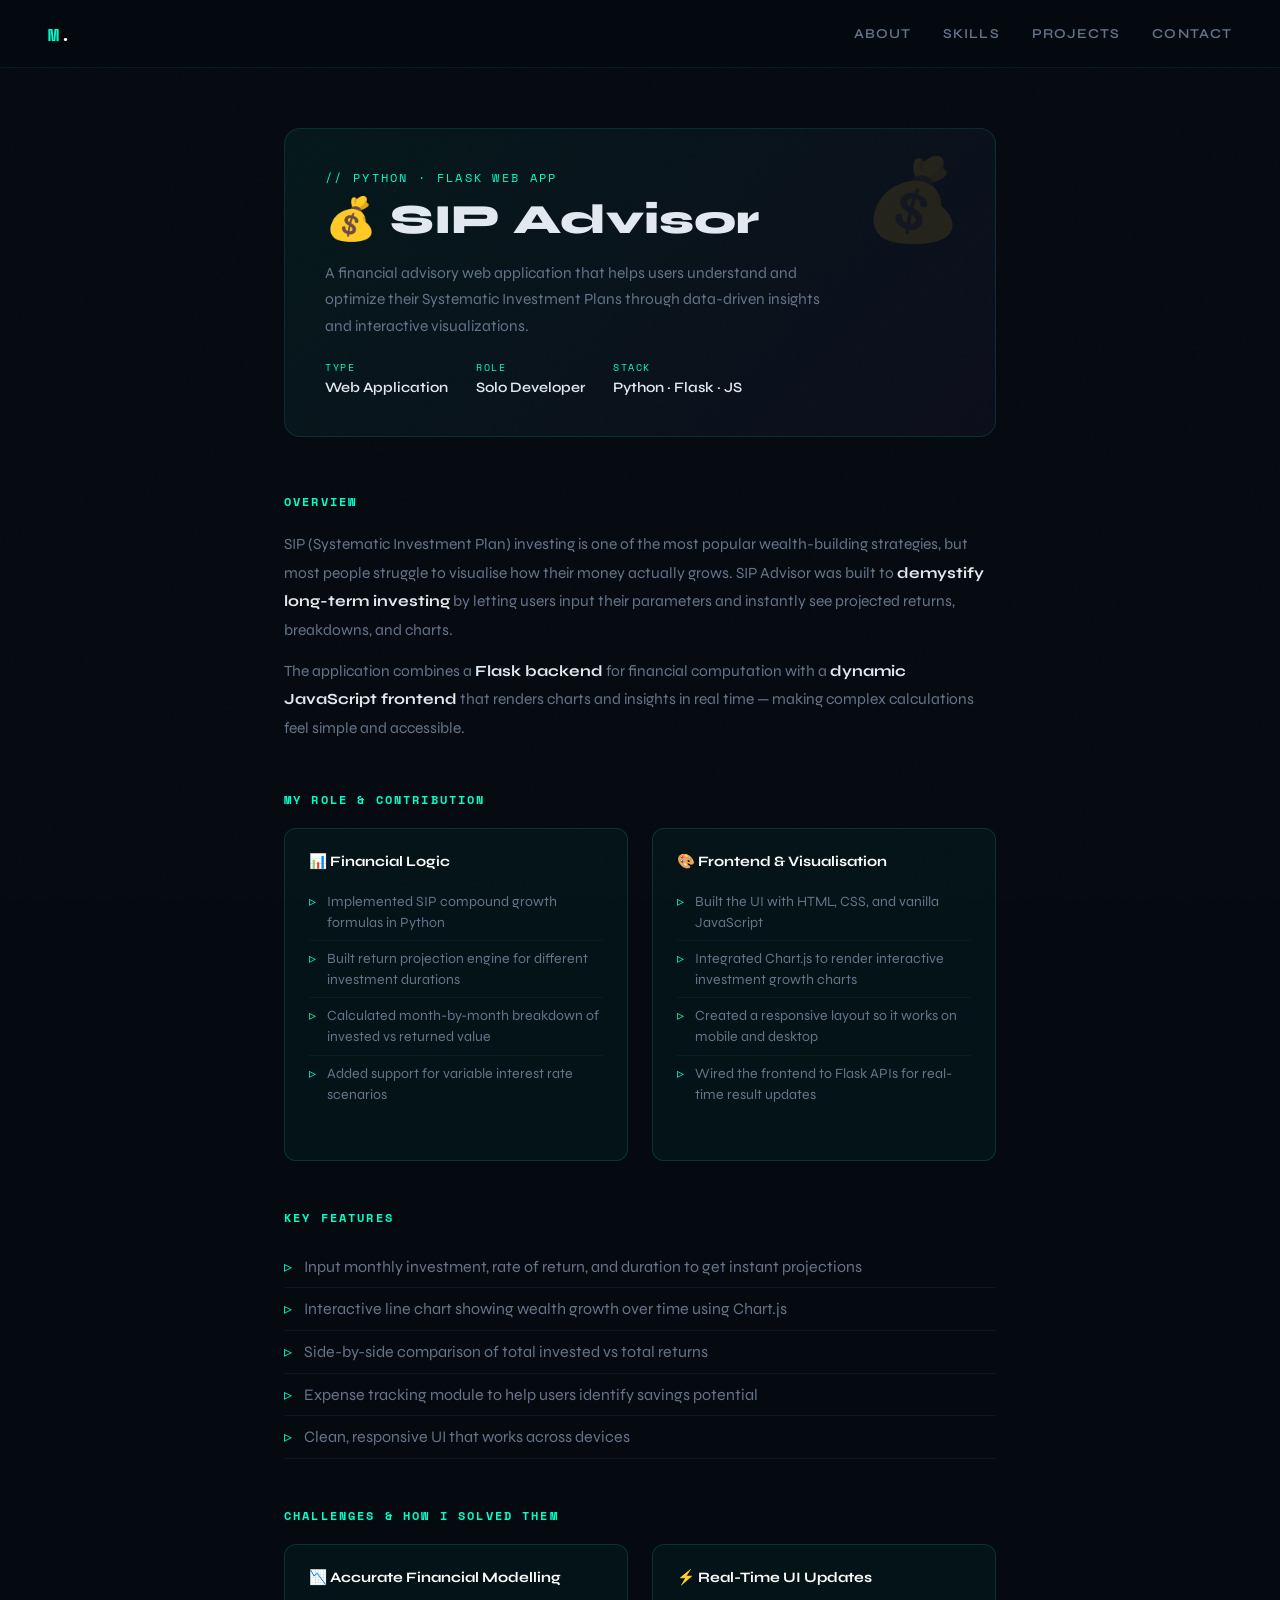
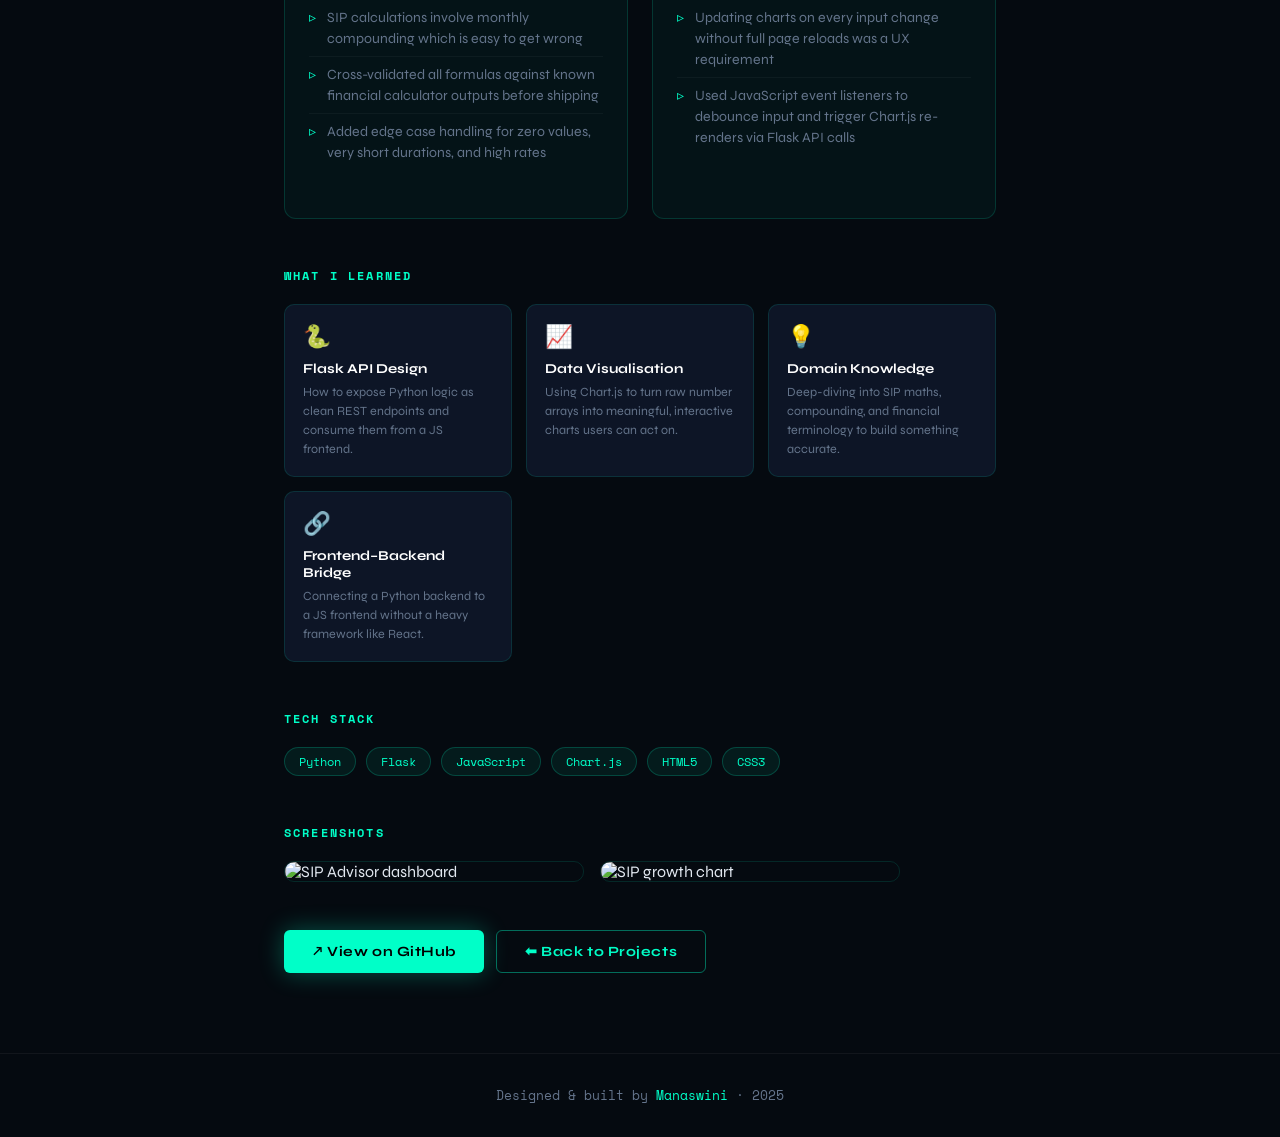
==== sip.html @ 021a3491 "Add files via upload" ====
<!DOCTYPE html>
<html lang="en">
<head>
  <meta charset="UTF-8">
  <title>SIP Advisor | Manaswini</title>
  <meta name="viewport" content="width=device-width, initial-scale=1.0">
  <link rel="stylesheet" href="style.css">
  <style>
    .project-hero { background: linear-gradient(135deg, rgba(0,255,200,0.06), rgba(168,85,247,0.05)); border: 1px solid var(--card-border); border-radius: 16px; padding: 40px; margin-bottom: 56px; position: relative; overflow: hidden; }
    .project-meta { display: flex; gap: 28px; flex-wrap: wrap; margin-top: 20px; }
    .meta-item { display: flex; flex-direction: column; gap: 4px; }
    .meta-label { font-family: 'Space Mono', monospace; font-size: 0.65rem; letter-spacing: 0.15em; text-transform: uppercase; color: var(--neon); }
    .meta-value { font-size: 0.9rem; color: var(--text); font-weight: 600; }
    .content-block { margin-bottom: 48px; }
    .content-block h2 { font-size: 0.75rem !important; letter-spacing: 0.18em; text-transform: uppercase; color: var(--neon); font-family: 'Space Mono', monospace; margin-bottom: 20px !important; margin-top: 0 !important; }
    .content-block p { color: var(--muted); line-height: 1.85; font-size: 0.97rem; margin-bottom: 12px; }
    .content-block p strong { color: var(--text); }
    .two-col { display: grid; grid-template-columns: 1fr 1fr; gap: 24px; }
    .highlight-box { background: rgba(0,255,200,0.04); border: 1px solid rgba(0,255,200,0.15); border-radius: 12px; padding: 24px; }
    .highlight-box h3 { font-size: 0.9rem; font-weight: 700; color: var(--white); margin-bottom: 14px; }
    .highlight-box ul { list-style: none; }
    .highlight-box ul li { color: var(--muted); font-size: 0.88rem; padding: 7px 0 7px 18px; border-bottom: 1px solid rgba(255,255,255,0.04); position: relative; line-height: 1.5; }
    .highlight-box ul li::before { content: '▹'; color: var(--neon); position: absolute; left: 0; }
    .highlight-box ul li:last-child { border-bottom: none; }
    .learned-grid { display: grid; grid-template-columns: repeat(auto-fill, minmax(190px, 1fr)); gap: 14px; }
    .learned-card { background: var(--card); border: 1px solid var(--card-border); border-radius: 10px; padding: 18px; transition: border-color 0.3s, transform 0.3s; }
    .learned-card:hover { border-color: rgba(0,255,200,0.3); transform: translateY(-3px); }
    .learned-card .icon { font-size: 1.4rem; margin-bottom: 10px; display: block; }
    .learned-card h4 { font-size: 0.85rem; color: var(--white); margin-bottom: 6px; font-weight: 700; }
    .learned-card p { color: var(--muted); font-size: 0.78rem; line-height: 1.5; margin: 0; }
    .hero-emoji { position: absolute; right: 32px; top: 24px; font-size: 5rem; opacity: 0.1; pointer-events: none; }
    @media (max-width: 600px) { .two-col { grid-template-columns: 1fr; } .project-hero { padding: 24px; } .hero-emoji { display: none; } }
  </style>
</head>
<body>

<nav>
  <a href="index.html" class="nav-logo">M<span>.</span></a>
  <div class="nav-links" id="navLinks">
    <a href="index.html#about">About</a>
    <a href="index.html#skills">Skills</a>
    <a href="index.html#projects">Projects</a>
    <a href="index.html#contact">Contact</a>
  </div>
  <div class="hamburger" onclick="document.getElementById('navLinks').classList.toggle('open')">
    <span></span><span></span><span></span>
  </div>
</nav>

<div class="project-page">

  <div class="project-hero">
    <span class="hero-emoji">💰</span>
    <p class="section-label" style="margin-bottom:10px;">// Python · Flask Web App</p>
    <h1 style="margin-bottom:16px;">💰 SIP Advisor</h1>
    <p style="color:var(--muted); max-width:520px; line-height:1.7; font-size:0.97rem; margin:0;">
      A financial advisory web application that helps users understand and optimize their
      Systematic Investment Plans through data-driven insights and interactive visualizations.
    </p>
    <div class="project-meta">
      <div class="meta-item"><span class="meta-label">Type</span><span class="meta-value">Web Application</span></div>
      <div class="meta-item"><span class="meta-label">Role</span><span class="meta-value">Solo Developer</span></div>
      <div class="meta-item"><span class="meta-label">Stack</span><span class="meta-value">Python · Flask · JS</span></div>
    </div>
  </div>

  <div class="content-block">
    <h2>Overview</h2>
    <p>
      SIP (Systematic Investment Plan) investing is one of the most popular wealth-building strategies,
      but most people struggle to visualise how their money actually grows. SIP Advisor was built to
      <strong>demystify long-term investing</strong> by letting users input their parameters and
      instantly see projected returns, breakdowns, and charts.
    </p>
    <p>
      The application combines a <strong>Flask backend</strong> for financial computation with
      a <strong>dynamic JavaScript frontend</strong> that renders charts and insights in real time —
      making complex calculations feel simple and accessible.
    </p>
  </div>

  <div class="content-block">
    <h2>My Role &amp; Contribution</h2>
    <div class="two-col">
      <div class="highlight-box">
        <h3>📊 Financial Logic</h3>
        <ul>
          <li>Implemented SIP compound growth formulas in Python</li>
          <li>Built return projection engine for different investment durations</li>
          <li>Calculated month-by-month breakdown of invested vs returned value</li>
          <li>Added support for variable interest rate scenarios</li>
        </ul>
      </div>
      <div class="highlight-box">
        <h3>🎨 Frontend &amp; Visualisation</h3>
        <ul>
          <li>Built the UI with HTML, CSS, and vanilla JavaScript</li>
          <li>Integrated Chart.js to render interactive investment growth charts</li>
          <li>Created a responsive layout so it works on mobile and desktop</li>
          <li>Wired the frontend to Flask APIs for real-time result updates</li>
        </ul>
      </div>
    </div>
  </div>

  <div class="content-block">
    <h2>Key Features</h2>
    <ul>
      <li>Input monthly investment, rate of return, and duration to get instant projections</li>
      <li>Interactive line chart showing wealth growth over time using Chart.js</li>
      <li>Side-by-side comparison of total invested vs total returns</li>
      <li>Expense tracking module to help users identify savings potential</li>
      <li>Clean, responsive UI that works across devices</li>
    </ul>
  </div>

  <div class="content-block">
    <h2>Challenges &amp; How I Solved Them</h2>
    <div class="two-col">
      <div class="highlight-box">
        <h3>📉 Accurate Financial Modelling</h3>
        <ul>
          <li>SIP calculations involve monthly compounding which is easy to get wrong</li>
          <li>Cross-validated all formulas against known financial calculator outputs before shipping</li>
          <li>Added edge case handling for zero values, very short durations, and high rates</li>
        </ul>
      </div>
      <div class="highlight-box">
        <h3>⚡ Real-Time UI Updates</h3>
        <ul>
          <li>Updating charts on every input change without full page reloads was a UX requirement</li>
          <li>Used JavaScript event listeners to debounce input and trigger Chart.js re-renders via Flask API calls</li>
        </ul>
      </div>
    </div>
  </div>

  <div class="content-block">
    <h2>What I Learned</h2>
    <div class="learned-grid">
      <div class="learned-card">
        <span class="icon">🐍</span>
        <h4>Flask API Design</h4>
        <p>How to expose Python logic as clean REST endpoints and consume them from a JS frontend.</p>
      </div>
      <div class="learned-card">
        <span class="icon">📈</span>
        <h4>Data Visualisation</h4>
        <p>Using Chart.js to turn raw number arrays into meaningful, interactive charts users can act on.</p>
      </div>
      <div class="learned-card">
        <span class="icon">💡</span>
        <h4>Domain Knowledge</h4>
        <p>Deep-diving into SIP maths, compounding, and financial terminology to build something accurate.</p>
      </div>
      <div class="learned-card">
        <span class="icon">🔗</span>
        <h4>Frontend–Backend Bridge</h4>
        <p>Connecting a Python backend to a JS frontend without a heavy framework like React.</p>
      </div>
    </div>
  </div>

  <div class="content-block">
    <h2>Tech Stack</h2>
    <div class="tech-stack">
      <span class="tech-pill">Python</span>
      <span class="tech-pill">Flask</span>
      <span class="tech-pill">JavaScript</span>
      <span class="tech-pill">Chart.js</span>
      <span class="tech-pill">HTML5</span>
      <span class="tech-pill">CSS3</span>
    </div>
  </div>

  <div class="content-block">
    <h2>Screenshots</h2>
    <div class="screenshots">
      <img src="images/sip1.png" alt="SIP Advisor dashboard" width="300">
      <img src="images/sip2.png" alt="SIP growth chart" width="300">
    </div>
  </div>

  <div class="project-links">
    <a href="https://github.com/Manaswini-2512/smart-saver" class="btn btn-primary" target="_blank">↗ View on GitHub</a>
    <a href="projects.html" class="btn btn-outline">⬅ Back to Projects</a>
  </div>

</div>

<footer><p>Designed &amp; built by <span>Manaswini</span> · 2025</p></footer>
</body>
</html>
---- style.css ----
@import url('https://fonts.googleapis.com/css2?family=Space+Mono:wght@400;700&family=Syne:wght@400;600;700;800&display=swap');

:root {
  --bg: #050a10;
  --bg2: #090f1a;
  --card: #0d1526;
  --card-border: rgba(0, 255, 200, 0.12);
  --neon: #00ffc8;
  --neon2: #00aaff;
  --neon3: #a855f7;
  --text: #e2e8f0;
  --muted: #64748b;
  --white: #ffffff;
  --nav-h: 68px;
}

*, *::before, *::after { box-sizing: border-box; margin: 0; padding: 0; }
html { scroll-behavior: smooth; }

body {
  font-family: 'Syne', sans-serif;
  background: var(--bg);
  color: var(--text);
  overflow-x: hidden;
}

body::before {
  content: '';
  position: fixed;
  inset: 0;
  background-image: url("data:image/svg+xml,%3Csvg viewBox='0 0 256 256' xmlns='http://www.w3.org/2000/svg'%3E%3Cfilter id='noise'%3E%3CfeTurbulence type='fractalNoise' baseFrequency='0.9' numOctaves='4' stitchTiles='stitch'/%3E%3C/filter%3E%3Crect width='100%25' height='100%25' filter='url(%23noise)' opacity='0.04'/%3E%3C/svg%3E");
  pointer-events: none;
  z-index: 0;
  opacity: 0.4;
}

nav {
  position: fixed;
  top: 0; left: 0; right: 0;
  height: var(--nav-h);
  display: flex;
  align-items: center;
  justify-content: space-between;
  padding: 0 48px;
  background: rgba(5, 10, 16, 0.85);
  backdrop-filter: blur(16px);
  border-bottom: 1px solid rgba(0,255,200,0.08);
  z-index: 100;
}
.nav-logo { font-family: 'Space Mono', monospace; font-size: 1.1rem; font-weight: 700; color: var(--neon); text-decoration: none; letter-spacing: 0.05em; }
.nav-logo span { color: var(--white); }
.nav-links { display: flex; gap: 32px; align-items: center; }
.nav-links a { color: var(--muted); text-decoration: none; font-size: 0.85rem; font-weight: 600; letter-spacing: 0.08em; text-transform: uppercase; transition: color 0.2s; position: relative; }
.nav-links a::after { content: ''; position: absolute; bottom: -4px; left: 0; width: 0; height: 1px; background: var(--neon); transition: width 0.3s; }
.nav-links a:hover { color: var(--neon); }
.nav-links a:hover::after { width: 100%; }
.hamburger { display: none; flex-direction: column; gap: 5px; cursor: pointer; padding: 4px; }
.hamburger span { display: block; width: 24px; height: 2px; background: var(--neon); transition: 0.3s; }

.hero { min-height: 100vh; display: flex; flex-direction: column; justify-content: center; align-items: flex-start; padding: calc(var(--nav-h) + 60px) 48px 80px; position: relative; overflow: hidden; }
.hero-grid { position: absolute; inset: 0; background-image: linear-gradient(rgba(0,255,200,0.04) 1px, transparent 1px), linear-gradient(90deg, rgba(0,255,200,0.04) 1px, transparent 1px); background-size: 60px 60px; mask-image: radial-gradient(ellipse 80% 80% at 50% 50%, black 30%, transparent 100%); }
.hero-glow { position: absolute; width: 600px; height: 600px; background: radial-gradient(circle, rgba(0,255,200,0.07) 0%, transparent 70%); top: 10%; right: -100px; pointer-events: none; }
.hero-glow2 { position: absolute; width: 400px; height: 400px; background: radial-gradient(circle, rgba(0,170,255,0.06) 0%, transparent 70%); bottom: 10%; left: -100px; pointer-events: none; }
.hero-eyebrow { font-family: 'Space Mono', monospace; font-size: 0.78rem; color: var(--neon); letter-spacing: 0.2em; text-transform: uppercase; margin-bottom: 20px; opacity: 0; animation: fadeUp 0.6s 0.1s forwards; }
.hero h1 { font-size: clamp(2.8rem, 7vw, 5.5rem); font-weight: 800; line-height: 1.05; letter-spacing: -0.02em; margin-bottom: 12px; opacity: 0; animation: fadeUp 0.6s 0.25s forwards; }
.hero h1 .highlight { background: linear-gradient(135deg, var(--neon), var(--neon2)); -webkit-background-clip: text; -webkit-text-fill-color: transparent; background-clip: text; }
.hero-sub { font-size: clamp(1rem, 2vw, 1.25rem); color: var(--muted); margin-bottom: 40px; max-width: 500px; line-height: 1.6; opacity: 0; animation: fadeUp 0.6s 0.4s forwards; }
.hero-actions { display: flex; gap: 16px; flex-wrap: wrap; opacity: 0; animation: fadeUp 0.6s 0.55s forwards; }

.btn { display: inline-flex; align-items: center; gap: 8px; padding: 12px 28px; border-radius: 6px; text-decoration: none; font-weight: 700; font-size: 0.88rem; letter-spacing: 0.04em; transition: all 0.25s; cursor: pointer; }
.btn-primary { background: var(--neon); color: #000; box-shadow: 0 0 24px rgba(0,255,200,0.3); }
.btn-primary:hover { background: #fff; box-shadow: 0 0 36px rgba(0,255,200,0.5); transform: translateY(-2px); }
.btn-outline { background: transparent; color: var(--neon); border: 1px solid rgba(0,255,200,0.4); }
.btn-outline:hover { background: rgba(0,255,200,0.08); border-color: var(--neon); transform: translateY(-2px); }

section { padding: 100px 48px; max-width: 1100px; margin: 0 auto; position: relative; z-index: 1; }
.section-label { font-family: 'Space Mono', monospace; font-size: 0.72rem; letter-spacing: 0.2em; color: var(--neon); text-transform: uppercase; margin-bottom: 12px; }
.section-title { font-size: clamp(1.8rem, 4vw, 2.8rem); font-weight: 800; letter-spacing: -0.02em; margin-bottom: 48px; line-height: 1.1; }
.section-title span { background: linear-gradient(135deg, var(--neon), var(--neon2)); -webkit-background-clip: text; -webkit-text-fill-color: transparent; background-clip: text; }

.about-grid { display: grid; grid-template-columns: 1fr 1fr; gap: 60px; align-items: center; }
.about-text p { color: var(--muted); line-height: 1.8; margin-bottom: 16px; font-size: 1rem; }
.about-text p strong { color: var(--text); }
.about-stats { display: grid; grid-template-columns: 1fr 1fr; gap: 20px; }
.stat-box { background: var(--card); border: 1px solid var(--card-border); border-radius: 12px; padding: 24px 20px; text-align: center; transition: border-color 0.3s, transform 0.3s; }
.stat-box:hover { border-color: rgba(0,255,200,0.35); transform: translateY(-4px); }
.stat-num { font-family: 'Space Mono', monospace; font-size: 2rem; font-weight: 700; color: var(--neon); display: block; }
.stat-label { font-size: 0.78rem; color: var(--muted); text-transform: uppercase; letter-spacing: 0.1em; margin-top: 4px; }

.skills-grid { display: grid; grid-template-columns: repeat(auto-fill, minmax(200px, 1fr)); gap: 16px; }
.skill-category { background: var(--card); border: 1px solid var(--card-border); border-radius: 12px; padding: 24px; transition: border-color 0.3s, transform 0.3s; }
.skill-category:hover { border-color: rgba(0,255,200,0.3); transform: translateY(-4px); }
.skill-category h4 { font-size: 0.78rem; letter-spacing: 0.15em; text-transform: uppercase; color: var(--neon); margin-bottom: 16px; font-family: 'Space Mono', monospace; }
.skill-tags { display: flex; flex-wrap: wrap; gap: 8px; }
.tag { background: rgba(0,255,200,0.07); border: 1px solid rgba(0,255,200,0.15); color: var(--text); font-size: 0.78rem; padding: 4px 10px; border-radius: 4px; font-weight: 600; }

.projects-grid { display: grid; grid-template-columns: repeat(auto-fill, minmax(280px, 1fr)); gap: 24px; }
.card { background: var(--card); border: 1px solid var(--card-border); border-radius: 16px; padding: 28px; transition: border-color 0.3s, transform 0.3s, box-shadow 0.3s; position: relative; overflow: hidden; }
.card::before { content: ''; position: absolute; top: 0; left: 0; right: 0; height: 2px; background: linear-gradient(90deg, var(--neon), var(--neon2)); transform: scaleX(0); transform-origin: left; transition: transform 0.4s; }
.card:hover { border-color: rgba(0,255,200,0.3); transform: translateY(-6px); box-shadow: 0 20px 60px rgba(0,0,0,0.4), 0 0 30px rgba(0,255,200,0.05); }
.card:hover::before { transform: scaleX(1); }
.card-emoji { font-size: 2rem; margin-bottom: 16px; display: block; }
.card h3 { font-size: 1.1rem; font-weight: 700; margin-bottom: 10px; color: var(--white); }
.card p { color: var(--muted); font-size: 0.9rem; line-height: 1.6; margin-bottom: 20px; }
.card-tags { display: flex; flex-wrap: wrap; gap: 6px; margin-bottom: 20px; }

.project-page { max-width: 760px; margin: calc(var(--nav-h) + 60px) auto 80px; padding: 0 24px; }
.project-page h1 { font-size: clamp(1.8rem, 4vw, 2.6rem); font-weight: 800; margin-bottom: 20px; line-height: 1.15; }
.project-page ul { list-style: none; margin-bottom: 24px; }
.project-page ul li { color: var(--muted); padding: 8px 0 8px 20px; border-bottom: 1px solid rgba(255,255,255,0.05); position: relative; line-height: 1.6; }
.project-page ul li::before { content: '▹'; color: var(--neon); position: absolute; left: 0; }
.tech-stack { display: flex; flex-wrap: wrap; gap: 10px; margin-bottom: 32px; }
.tech-pill { background: rgba(0,255,200,0.07); border: 1px solid rgba(0,255,200,0.2); color: var(--neon); font-family: 'Space Mono', monospace; font-size: 0.75rem; padding: 5px 14px; border-radius: 20px; }
.screenshots { display: flex; gap: 16px; flex-wrap: wrap; margin-bottom: 40px; }
.screenshots img { border-radius: 10px; border: 1px solid var(--card-border); max-width: 100%; }
.project-links { display: flex; gap: 12px; flex-wrap: wrap; margin-top: 16px; }

.contact-inner { background: var(--card); border: 1px solid var(--card-border); border-radius: 20px; padding: 60px 48px; text-align: center; position: relative; overflow: hidden; }
.contact-inner::before { content: ''; position: absolute; top: -100px; left: 50%; transform: translateX(-50%); width: 400px; height: 400px; background: radial-gradient(circle, rgba(0,255,200,0.06) 0%, transparent 70%); pointer-events: none; }
.contact-inner h2 { font-size: clamp(1.5rem, 3vw, 2.2rem); font-weight: 800; margin-bottom: 16px; }
.contact-inner p { color: var(--muted); margin-bottom: 36px; max-width: 420px; margin-left: auto; margin-right: auto; line-height: 1.7; }
.contact-links { display: flex; gap: 16px; justify-content: center; flex-wrap: wrap; }

footer { text-align: center; padding: 32px 24px; color: var(--muted); font-size: 0.8rem; border-top: 1px solid rgba(255,255,255,0.05); font-family: 'Space Mono', monospace; }
footer span { color: var(--neon); }

.divider { width: 100%; height: 1px; background: linear-gradient(90deg, transparent, rgba(0,255,200,0.15), transparent); }

@keyframes fadeUp { from { opacity: 0; transform: translateY(24px); } to { opacity: 1; transform: translateY(0); } }
.reveal { opacity: 0; transform: translateY(28px); transition: opacity 0.6s ease, transform 0.6s ease; }
.reveal.visible { opacity: 1; transform: none; }
.reveal-stagger > * { opacity: 0; transform: translateY(24px); transition: opacity 0.5s ease, transform 0.5s ease; }
.reveal-stagger.visible > *:nth-child(1) { opacity:1; transform:none; transition-delay: 0.05s; }
.reveal-stagger.visible > *:nth-child(2) { opacity:1; transform:none; transition-delay: 0.15s; }
.reveal-stagger.visible > *:nth-child(3) { opacity:1; transform:none; transition-delay: 0.25s; }
.reveal-stagger.visible > *:nth-child(4) { opacity:1; transform:none; transition-delay: 0.35s; }
.reveal-stagger.visible > *:nth-child(5) { opacity:1; transform:none; transition-delay: 0.45s; }
.reveal-stagger.visible > *:nth-child(6) { opacity:1; transform:none; transition-delay: 0.55s; }

@media (max-width: 768px) {
  nav { padding: 0 24px; }
  .nav-links { position: fixed; top: var(--nav-h); left: 0; right: 0; background: rgba(5,10,16,0.97); flex-direction: column; gap: 0; padding: 16px 0 24px; border-bottom: 1px solid rgba(0,255,200,0.1); transform: translateY(-120%); transition: transform 0.3s; z-index: 99; }
  .nav-links.open { transform: translateY(0); }
  .nav-links a { padding: 14px 32px; font-size: 1rem; }
  .hamburger { display: flex; }
  .hero { padding: 120px 24px 60px; }
  section { padding: 70px 24px; }
  .about-grid { grid-template-columns: 1fr; gap: 40px; }
  .projects-grid { grid-template-columns: 1fr; }
  .skills-grid { grid-template-columns: 1fr 1fr; }
  .contact-inner { padding: 40px 24px; }
  .project-page { margin-top: calc(var(--nav-h) + 32px); }
}
@media (max-width: 480px) {
  .skills-grid { grid-template-columns: 1fr; }
  .about-stats { grid-template-columns: 1fr; }
  .hero-actions { flex-direction: column; align-items: flex-start; }
}
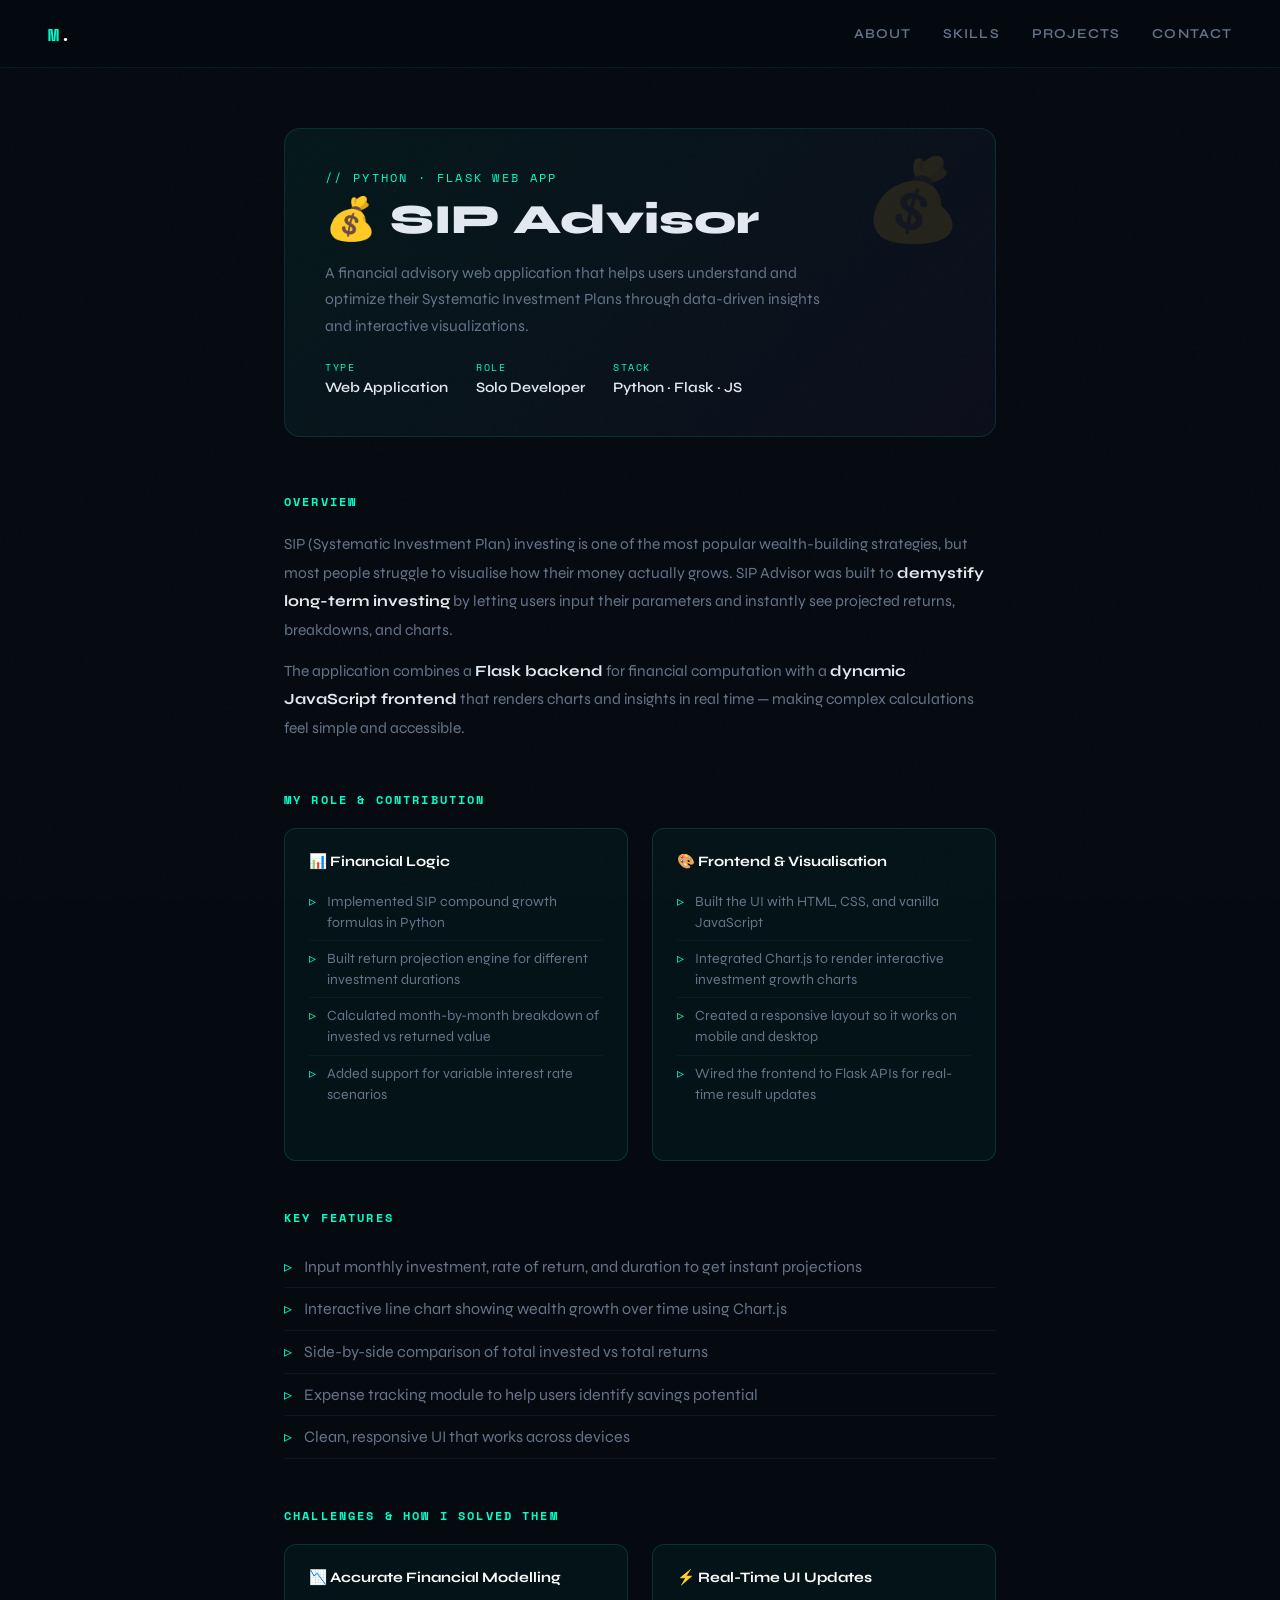
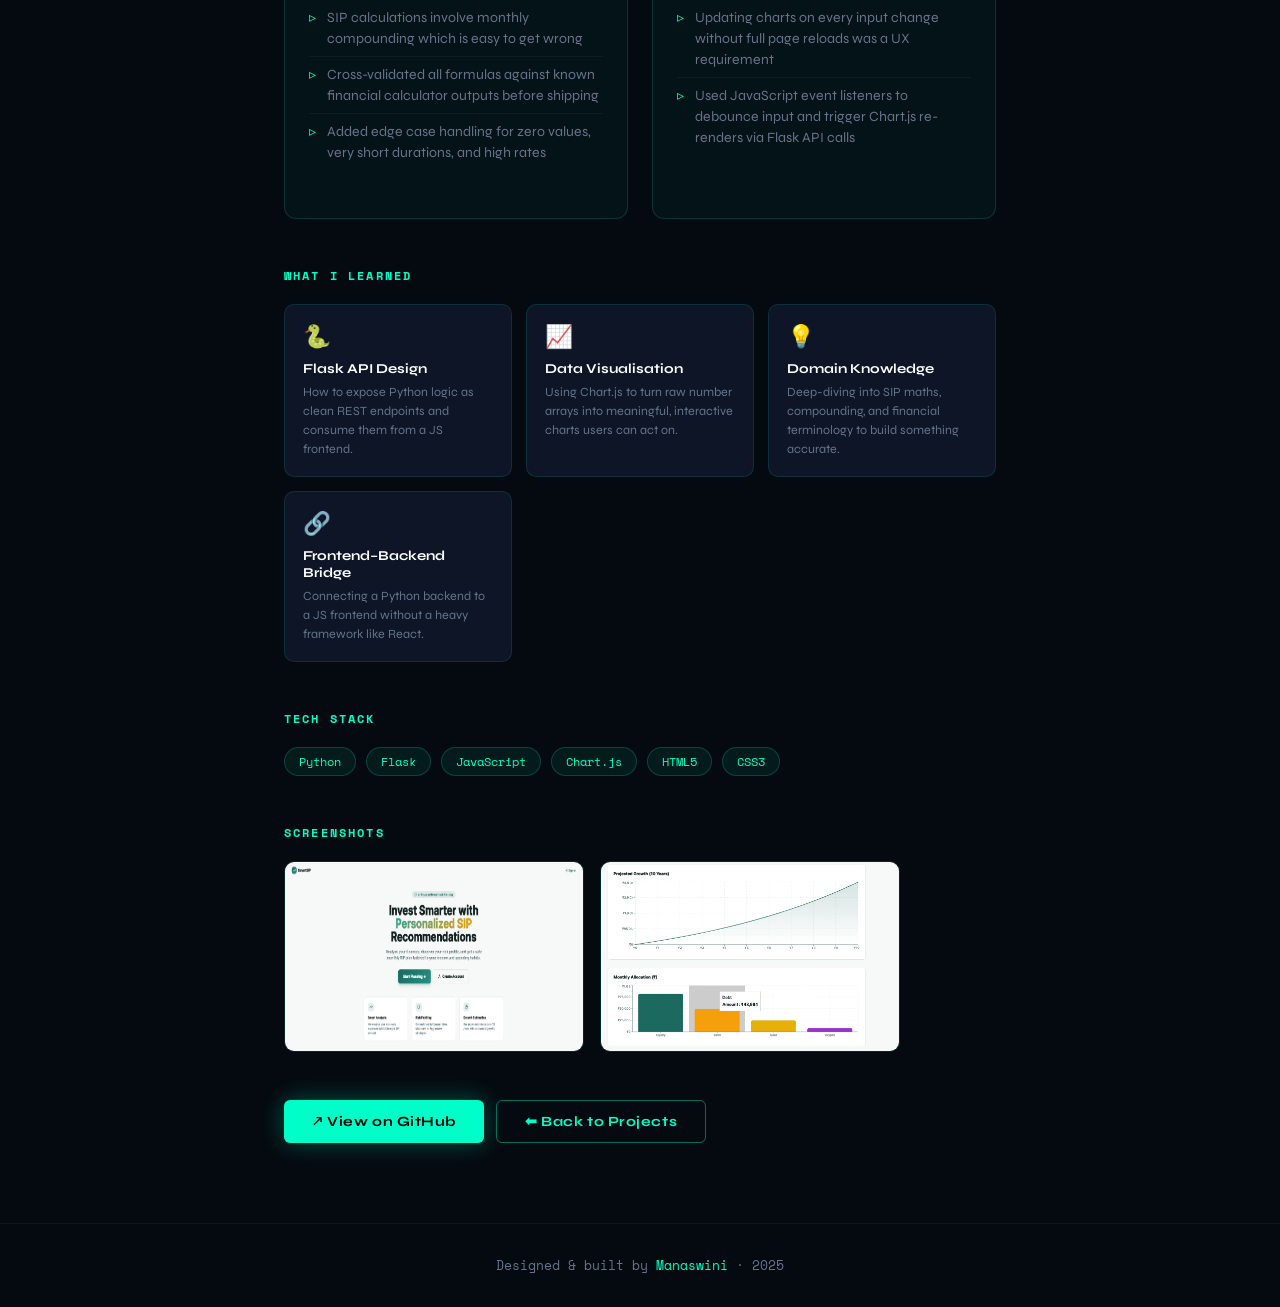
==== commit 46a95aad: "Update sip.html" ====
--- a/sip.html
+++ b/sip.html
@@ -182,7 +182,7 @@
   </div>
 
   <div class="project-links">
-    <a href="https://github.com/Manaswini-2512/smart-saver" class="btn btn-primary" target="_blank">↗ View on GitHub</a>
+    <a href="https://github.com/Manaswini-2512/smart-investment-advisor" class="btn btn-primary" target="_blank">↗ View on GitHub</a>
     <a href="projects.html" class="btn btn-outline">⬅ Back to Projects</a>
   </div>
 
